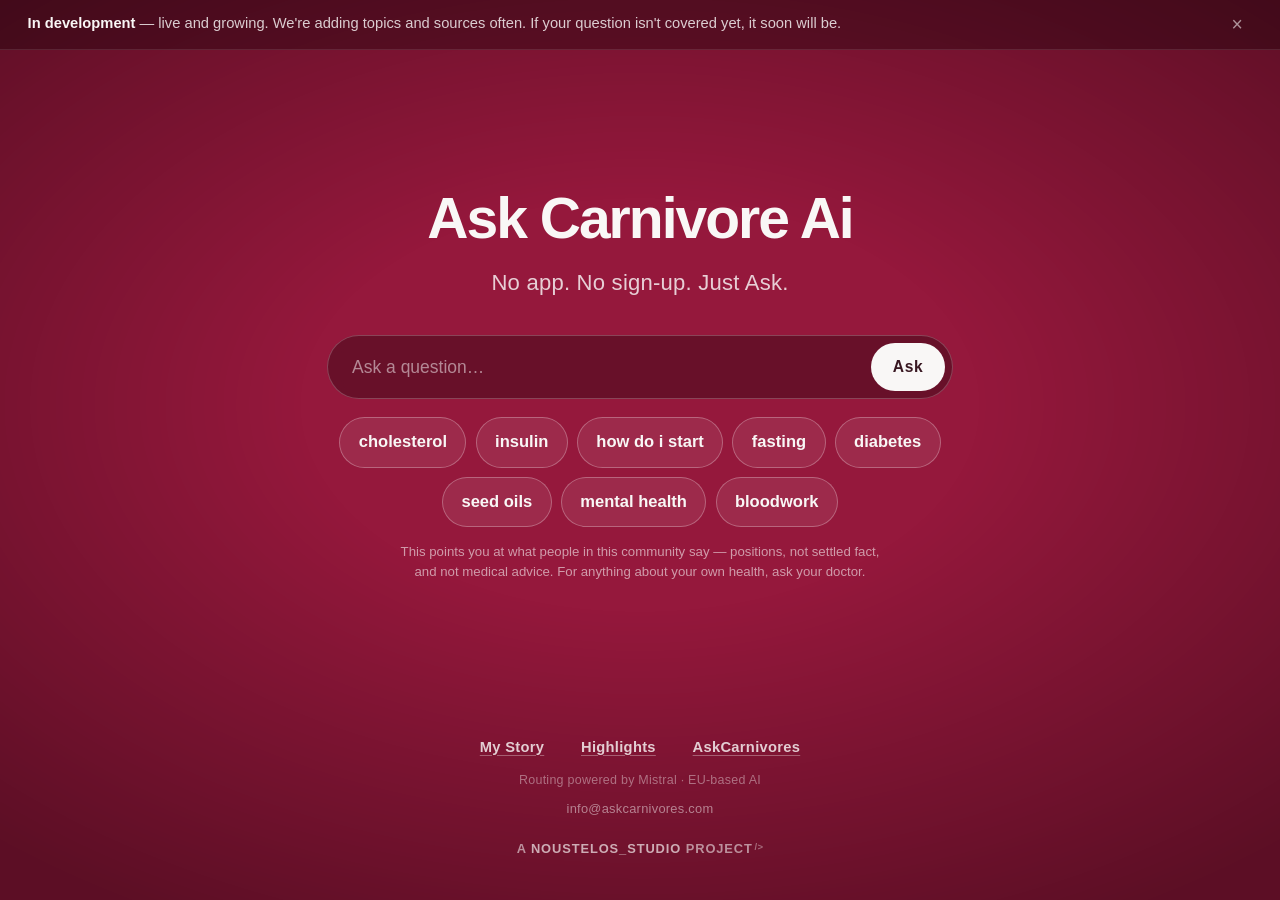
==== index.html @ f0dd31cb "Take the mark out, and put the footer under the ask box Two visual corrections on the same page as t" ====
<!doctype html>
<html lang="en">
<head>
<meta charset="utf-8">
<meta name="viewport" content="width=device-width, initial-scale=1">
<title>Ask Carnivore Ai — No app. No sign-up. Just Ask.</title>
<meta name="description" content="Ask a question about the carnivore diet and get sent to the videos that cover it. No app, no sign-up.">
<meta name="theme-color" content="#4a1024">
<meta property="og:title" content="Ask Carnivore Ai">
<meta property="og:description" content="No app. No sign-up. Just Ask.">
<meta property="og:type" content="website">
<meta property="og:url" content="https://askcarnivore.com">
<link rel="icon" href="data:image/svg+xml,%3Csvg xmlns='http://www.w3.org/2000/svg' viewBox='0 0 100 100'%3E%3Ctext y='.9em' font-size='90'%3E%F0%9F%A5%A9%3C/text%3E%3C/svg%3E">
<link rel="stylesheet" href="chat.css">
<style>
  /* ------------------------------------------------------------------
     The landing page's own styles. The chat surface it shares with /embed
     is in chat.css; nothing here belongs to that.

     This page used to carry a morphing ring — circle → triangle → square,
     breathing, over a background that cycled through three hues. All of it
     came out on 2026-08-31: the animation first, then the mark itself. The
     audience is 50+ and many are managing brain fog, and a page that moves
     while it is being read is a cost paid by everyone who reads slowly.
     Nothing on this page loops now. Keep it that way.
     ------------------------------------------------------------------ */

  *, *::before, *::after {
    border: 0;
    box-sizing: border-box;
    margin: 0;
    padding: 0;
  }

  :root {
    /* One colour, and it stays. The page used to cycle wine -> sear -> indigo;
       that is gone (2026-08-31) for the same reason /embed never had it: this
       audience is 50+ and many are managing brain fog, and a background that
       moves is a small tax paid by everyone who reads slowly. The two other
       hues left with the animation rather than lingering as tokens nothing
       uses. Deepened from the original hsl(… 90% 50%) so white text clears
       WCAG AA on it (8.5:1). */
    --c1: hsl(343 72% 34%);   /* wine */

    --fg:       hsl(20 20% 97%);
    --fg-soft:  hsl(20 18% 97% / .82);

    /* Both the colour cycle and the shape's own motion are switched off, so
       the two duration tokens that tuned them are gone with them. The mark is
       drawn once and holds. */

    --font: ui-sans-serif, -apple-system, BlinkMacSystemFont, "Segoe UI", Inter,
            Helvetica, Arial, sans-serif;

    font-size: clamp(1rem, 0.95rem + 0.25vw, 1.2rem);
  }

  body {
    min-height: 100svh;
    display: grid;
    /* Three rows so the credit sits at the foot without overlapping the mark
       on a short landscape viewport — main stays centred in what is left, and
       the status strip takes the top. Each child names its own row: dismissing
       the strip removes it from the grid, and auto-placement would then slide
       main into the top row and stop centring it. */
    grid-template-rows: auto 1fr auto;
    place-items: center;
    padding: 2rem 1.5rem;
    background-color: var(--c1);
    color: var(--fg);
    font-family: var(--font);
    line-height: 1.5;
    -webkit-font-smoothing: antialiased;
    text-rendering: optimizeLegibility;
    /* Was `overflow: hidden` when this page held four lines of text. The
       thread scrolls inside itself, but a long answer on a short phone still
       needs the page to give. Horizontal stays locked. */
    overflow-x: hidden;
  }

  /* Vignette — adds depth and keeps the edges from flattening out. */
  body::after {
    content: "";
    position: fixed;
    inset: 0;
    pointer-events: none;
    background: radial-gradient(ellipse 75% 65% at 50% 45%,
                                transparent 35%, hsl(0 0% 0% / .38) 100%);
  }

  /* ---- status strip ----
     Says how mature the site is, nothing more. The medical disclaimer under
     the ask box is a different promise and lives apart from this on purpose:
     merging them would let someone dismiss the disclaimer with an ×. */

  .status {
    grid-row: 1;
    justify-self: stretch;
    position: relative;
    z-index: 1;
    /* Full-bleed: cancels the body's 2rem/1.5rem padding, then puts it back
       inside so the text keeps the same gutter as everything else. */
    margin: -2rem -1.5rem 0;
    padding: .5rem 1.5rem;
    display: flex;
    align-items: center;
    gap: 1rem;
    /* A dark scrim rather than a fixed colour. It was needed when the
       background cycled through three hues; it stays because it still reads
       best on the wine, and because a strip that dims the ground under it is
       easier to separate from the page than one that tints it. */
    background: hsl(0 0% 0% / .3);
    border-bottom: 1px solid hsl(0 0% 100% / .1);
    color: var(--fg-soft);
    font-size: clamp(.72rem, 2.6vw, .8rem);
    line-height: 1.35;
    text-align: left;
  }

  .status p { margin: 0; }
  .status strong { color: var(--fg); font-weight: 600; }

  .status__x {
    flex: none;
    margin-left: auto;
    width: 1.65rem;
    height: 1.65rem;
    border-radius: .35rem;
    background: none;
    color: inherit;
    font: inherit;
    font-size: 1.05rem;
    line-height: 1;
    cursor: pointer;
    opacity: .7;
    transition: opacity .2s ease, background-color .2s ease;
  }

  .status__x:hover,
  .status__x:focus-visible { opacity: 1; background: hsl(0 0% 100% / .12); }

  .status__x:focus-visible {
    outline: 2px solid hsl(0 0% 100% / .75);
    outline-offset: 2px;
  }

  main {
    grid-row: 2;
    position: relative;
    z-index: 1;
    width: 100%;
    max-width: 34rem;
    text-align: center;
    animation: rise 1s cubic-bezier(.16, 1, .3, 1) both;
  }

  /* ---- the mark ---- */

  /* Once a conversation starts, the masthead steps back and gives the room to
     the answers. The mark stays — it is the one thing that carries over into
     the working state. */
  .is-active .pl { width: clamp(3rem, 12vw, 4rem); margin-bottom: 1.1rem; }
  .is-active h1  { font-size: clamp(1.35rem, 5vw, 1.7rem); }
  .is-active .tagline { display: none; }

  /* ---- type ---- */

  h1 {
    /* The mark used to carry 2.5rem of space under it and the title sat in
       its shadow. With the mark gone the title is the top of the page, so it
       takes that breathing room itself rather than starting hard against the
       status strip. */
    margin-top: clamp(1rem, 4vw, 2rem);
    font-size: clamp(2rem, 8vw, 3.1rem);
    font-weight: 700;
    letter-spacing: -.035em;
    line-height: 1.05;
    text-wrap: balance;
  }

  .tagline {
    margin-top: .9rem;
    font-size: clamp(1rem, 3.6vw, 1.2rem);
    font-weight: 500;
    letter-spacing: .01em;
    color: var(--fg-soft);
    text-wrap: balance;
  }

  /* ---- the ask box ---- */

  /* The chat surface itself is styled in chat.css, shared with /embed. Only
     its placing on this page belongs here. */
  .chat { margin-top: 2rem; }

  /* ---- topic chips ---- */

  /* Eight ways in for someone who would rather not type. Sized for the same
     hands the rest of this pass is for: 2.75rem tall is a comfortable tap on
     a phone, and the row wraps rather than scrolling — a horizontal scroller
     hides half its contents behind a gesture, which is exactly the kind of
     thing this audience does not discover.

     No transform, no animation, and the hover/active states change colour
     only. Nothing on this page moves any more; the chips are not an
     exception to that. */
  .chips {
    display: flex;
    flex-wrap: wrap;
    justify-content: center;
    gap: .5rem;
    margin-top: 1rem;
  }

  .chips button {
    min-height: 2.75rem;
    padding: .55rem 1rem;
    border: 1px solid hsl(0 0% 100% / .28);
    border-radius: 1.5rem;
    background: hsl(0 0% 100% / .08);
    color: var(--fg);
    font-family: inherit;
    font-size: clamp(.8rem, 2.8vw, .9rem);
    font-weight: 600;
    line-height: 1;
    cursor: pointer;
    transition: background-color .2s ease, border-color .2s ease;
  }

  .chips button:hover {
    background: hsl(0 0% 100% / .16);
    border-color: hsl(0 0% 100% / .45);
  }

  .chips button:focus-visible {
    outline: 2px solid hsl(0 0% 100% / .75);
    outline-offset: 2px;
  }

  /* While a question is in flight chat.js disables the input and the send
     button. The chips are not its to manage, so they say the same thing on
     their own: still there, visibly not pressable, no layout shift. */
  .chips button:disabled {
    opacity: .45;
    cursor: default;
  }

  /* ---- footer credit ---- */

  footer {
    grid-row: 3;
    position: relative;
    z-index: 1;
    margin-top: 2.5rem;
    /* The same three lines <main> has, and the reason this was crooked: the
       footer is centred as a grid ITEM, so its box hugs its widest child —
       but nothing centred the children inside that box. The short lines
       (.powered) and the inline-block credit (.by) therefore sat left while
       the ask box above them was centred. Matching main's max-width keeps the
       two columns the same width as well as the same axis. */
    width: 100%;
    max-width: 34rem;
    text-align: center;
    animation: rise 1s cubic-bezier(.16, 1, .3, 1) .25s both;
  }

  /* The contact line sits above the studio credit, and quieter than it: the
     signature belongs last, and neither should compete with the ask box. */
  .contact {
    /* block + fit-content, not inline-block: the credit below is inline-block
       too, and the two would share a line whenever the width allowed it. This
       takes its own line while the focus ring still hugs the text. */
    display: block;
    width: fit-content;
    margin: 0 auto .55rem;
    padding: .4rem .3rem;
    color: var(--fg-soft);
    font-size: clamp(.6rem, 2.3vw, .7rem);
    letter-spacing: .02em;
    line-height: 1;
    text-decoration: none;
    opacity: .6;
    transition: opacity .25s ease;
  }

  .contact:hover,
  .contact:focus-visible { opacity: 1; }

  /* Three links on one line, wrapping to two on a narrow phone. The row
     replaces what used to be a single centred "My Story", so the rule below
     lost its own margin to the row and kept everything else — all three
     links are the same thing and should look it. */
  .footer-nav {
    display: flex;
    flex-wrap: wrap;
    justify-content: center;
    gap: .25rem 1.1rem;
    margin-bottom: .55rem;
  }

  .footer-nav a,
  .about {
    display: block;
    width: fit-content;
    margin: 0;
    padding: .5rem .45rem;
    color: var(--fg);
    font-size: clamp(.7rem, 2.6vw, .8rem);
    font-weight: 600;
    letter-spacing: .02em;
    line-height: 1;
    text-decoration: underline;
    text-underline-offset: .22em;
    text-decoration-color: hsl(20 18% 97% / .4);
    opacity: .82;
    transition: opacity .25s ease, text-decoration-color .25s ease;
  }

  .footer-nav a:hover,
  .footer-nav a:focus-visible { opacity: 1; text-decoration-color: var(--fg); }

  .footer-nav a:focus-visible {
    border-radius: .35rem;
    outline: 2px solid hsl(0 0% 100% / .75);
    outline-offset: 2px;
  }

  /* Provider attribution: the quietest line of the three, and the only one
     that is not a link — it states a fact, it does not send anyone anywhere.
     Ordering in the footer is ascending weight: this, then the address, then
     the signature, which stays last. */
  .powered {
    margin: 0 0 .5rem;
    color: var(--fg-soft);
    font-size: clamp(.58rem, 2.2vw, .68rem);
    letter-spacing: .02em;
    line-height: 1;
    opacity: .5;
  }

  .contact:focus-visible {
    border-radius: .35rem;
    outline: 2px solid hsl(0 0% 100% / .75);
    outline-offset: 2px;
  }

  .by {
    display: inline-block;
    padding: .4rem .3rem;
    color: var(--fg-soft);
    font-size: clamp(.6rem, 2.3vw, .7rem);
    font-weight: 600;
    letter-spacing: .07em;
    line-height: 1;
    text-decoration: none;
    white-space: nowrap;
    opacity: .68;
    transition: opacity .25s ease;
  }

  .by:hover,
  .by:focus-visible { opacity: 1; }

  .by:focus-visible {
    border-radius: .35rem;
    outline: 2px solid hsl(0 0% 100% / .75);
    outline-offset: 2px;
  }

  .by__name { font-weight: 700; color: var(--fg); }

  /* The studio's own mark, kept to its proportions: 0.74em, weight 600,
     letter-spacing .03em, lifted .32em off the baseline, and set apart by
     the same .18em gap. Only the colour differs — the site's #6f665b would
     disappear against these backgrounds, so the mark keeps its *role*
     (a quieter companion to the wordmark) rather than its exact value. */
  .by__mark {
    display: inline-block;
    margin-left: .18em;
    color: hsl(20 18% 97% / .58);
    font-size: .74em;
    font-weight: 600;
    letter-spacing: .03em;
    transform: translateY(-.32em);
  }

  /* ---- animations ---- */

  @keyframes rise {
    from { opacity: 0; transform: translateY(16px); }
    to   { opacity: 1; transform: none; }
  }

  /* Nothing on this page loops any more — the colour cycle and the shape
     animation are both gone — so this covers what is left: the one-shot rise
     on load and the handful of transitions. There is no SMIL to freeze from
     script now, which is why that script is gone too. */
  @media (prefers-reduced-motion: reduce) {
    *, *::before, *::after {
      animation: none !important;
      transition: none !important;
    }
  }
</style>
</head>
<body>
  <!-- Maturity, not liability. The medical disclaimer under the ask box is a
       separate promise and stays exactly where it is — never fold the two into
       one strip, or dismissing the notice would dismiss the disclaimer.

       English is in the markup so the page reads correctly with no JavaScript
       at all; the Greek copy is swapped in by the script at the foot when the
       browser asks for Greek. The × is created there too, so a visitor without
       JavaScript is not handed a button that does nothing. -->
  <aside class="status" id="status" aria-label="Site status">
    <p data-el="Σε ανάπτυξη — live και μεγαλώνει. Προσθέτουμε θέματα και πηγές συνεχώς. Αν δεν καλύπτεται ακόμα η ερώτησή σου, σύντομα θα καλύπτεται."><strong>In development</strong> — live and growing. We're adding topics and sources often. If your question isn't covered yet, it soon will be.</p>
  </aside>

  <main>
    <!-- The mark that used to stand here is gone (31/08/2026). It was a
         placeholder from the first day of the project — a circle that morphed
         to a triangle and a square — and once it stopped moving there was
         nothing left for it to say. The <h1> below does the job it was
         standing in for. Its paths are in the git history if they are ever
         wanted again; they do not need redrawing. -->

    <h1>Ask Carnivore Ai</h1>

    <p class="tagline">No app. No sign-up. Just Ask.</p>

    <!-- The same chat surface the portal frames at /embed — one markup
         contract, one stylesheet, one client (chat.css / chat.js). -->
    <section class="chat" id="chat">
      <div class="chat__thread" id="thread" role="log" aria-live="polite" aria-label="Conversation"></div>

      <form class="chat__form" id="ask-form">
        <label class="visually-hidden" for="q">Ask about the carnivore diet</label>
        <!-- Deliberately generic. The examples live in the chips below, and
             saying them twice would make the box look like it only takes
             those. data-el-placeholder rather than data-el because a
             placeholder is an attribute, and the swap writes textContent. -->
        <input class="chat__input" id="q" name="q" type="text" autocomplete="off"
               enterkeyhint="send" maxlength="500" placeholder="Ask a question…"
               data-el-placeholder="Ρώτησε μια ερώτηση…" required>
        <button class="chat__send" id="send" type="submit">Ask</button>
      </form>

      <!-- Eight ways in, for someone who would rather not type. A chip puts
           its own words in the box and submits the form, so the bot receives
           exactly what it would have received from the keyboard — same flow,
           same history, same answer. See the handler at the foot.

           The words are chosen to match the index: each one is an alias of a
           real topic in curation.json, checked before they were written here.
           "fat loss" was in the first draft and came out — the nearest topic
           is fat-loss-stall, which is deliberately about a plateau, and a chip
           that asks a wider question than the topic answers is a chip that
           disappoints. Bloodwork took its place.

           They stay on screen after the first question: the second and third
           question deserve the shortcut as much as the first did.

           Static. No scroll, no carousel, no motion — the whole point of this
           pass is that nothing on this page moves. -->
      <div class="chips" id="chips">
        <button type="button" data-el="χοληστερίνη">cholesterol</button>
        <button type="button" data-el="ινσουλίνη">insulin</button>
        <button type="button" data-el="πώς ξεκινάω">how do i start</button>
        <button type="button" data-el="νηστεία">fasting</button>
        <button type="button" data-el="διαβήτης">diabetes</button>
        <button type="button" data-el="σπορέλαια">seed oils</button>
        <button type="button" data-el="ψυχική υγεία">mental health</button>
        <button type="button" data-el="εξετάσεις αίματος">bloodwork</button>
      </div>

      <!-- The framing rule is the accuracy disclaimer; the medical line sits on
           top of it. Both are visible before the first question is asked. -->
      <p class="chat__note">
        This points you at what people in this community say — positions, not
        settled fact, and not medical advice. For anything about your own health,
        ask your doctor.
      </p>
    </section>
  </main>

  <footer>
    <!-- Who built this and why. Same data-el pattern as the status strip:
         English in the markup so it reads without JavaScript, Greek in the
         attribute. The script at the foot picks between them — and honours a
         language already chosen on /about, which is where that preference is
         set today and where the site's EN/EL toggle will grow from. -->
    <!-- Three links, and no nav at the top: the ask box is the page, and a
         menu above it would compete with it. Down here they are found by
         someone who has finished asking, which is when they are wanted.

         AskCarnivores is the plural domain — the directory of people. It is a
         public hyperlink and nothing more; the two projects share no code,
         no tokens and no analytics (siloing rule). -->
    <nav class="footer-nav" aria-label="Elsewhere">
      <a class="about" href="/about" data-el="Η ιστορία μου">My Story</a>
      <a href="/highlights" data-el="Επιλογές">Highlights</a>
      <a href="https://askcarnivores.com" target="_blank" rel="noopener"
         data-el="AskCarnivores">AskCarnivores</a>
    </nav>

    <!-- Which model does the routing, and where it is hosted. Plain text, no
         link and no logo: this is disclosure, not a partnership badge, and a
         provider mark would need permission we have not asked for.

         This belongs to the bot alone, and to /embed, which is the same bot
         seen through the portal's panel. It does NOT go on askcarnivores.com:
         that site is static and routes nothing, so the sentence would be a
         claim about software it does not run. -->
    <p class="powered">Routing powered by Mistral · EU-based AI</p>

    <!-- Contact. COPIED BY HAND from askcarnivores.com, not shared and not
         imported — the siloing rule duplicates shared elements across the two
         repos and accepts the double maintenance. Change it here too if it
         ever changes there.

         It is the PLURAL domain's address on the singular domain, deliberately:
         info@askcarnivores.com is the mailbox that exists. Do not "correct" it
         to info@askcarnivore.com unless that mailbox is real — a mailto: that
         bounces is worse than no address at all, which is why this site shipped
         without one until now.

         Shown in full rather than behind the word "Contact" (copyable without a
         mail handler), and with no target/rel: it hands off to a mail client,
         it does not open a page.

         The email_off markers are load-bearing, not decoration. Cloudflare's
         Email Address Obfuscation (Scrape Shield, on by default on every zone)
         rewrites any address it finds into a "[email protected]" placeholder and
         injects /cdn-cgi/scripts/.../email-decode.min.js to restore it. On
         askcarnivores.com that script is blocked by the CSP, so the placeholder
         is all a visitor ever sees. This branch ships a CSP too (_headers), so
         the same thing would happen here.
         These markers tell Cloudflare to leave the address alone, which is what
         we want regardless: the role address is unobfuscated on purpose. -->
    <!--email_off--><a class="contact" href="mailto:info@askcarnivores.com">info@askcarnivores.com</a><!--/email_off-->

    <!-- The "/>" is the studio's mark, not punctuation — decorative here,
         so it stays out of the accessible name ("A NOUSTELOS_STUDIO PROJECT"). -->
    <a class="by" href="https://noustelos.gr/" target="_blank" rel="noopener">A <span class="by__name">NOUSTELOS_STUDIO</span> PROJECT<span class="by__mark" aria-hidden="true">/&gt;</span></a>
  </footer>

<script>
  /* Greek copy for a Greek reader, and a × that stays dismissed.
     localStorage is wrapped because a locked-down browser throws on access
     rather than returning null — a notice is not worth an exception that
     stops the rest of this file running. */
  (function () {
    var store = function (fn) { try { return fn(localStorage); } catch (e) { return null; } };

    /* One decision, used by everything on this page that speaks. A choice
       made on /about wins; the browser's language is the fallback. This page
       has no switch of its own yet — when it grows one, it reads and writes
       this same key, so the two surfaces cannot disagree. */
    var saved = store(function (s) { return s.getItem('lang'); });
    var greek = saved === 'el' || (saved !== 'en' && /^el\b/i.test(navigator.language || ''));

    var swap = function (node) {
      if (!greek || !node) return;
      node.lang = 'el';
      node.textContent = node.dataset.el;
    };

    /* Everything that carries a Greek half, in one pass. It used to be two
       named calls; the chips made that a list that would go stale, so the
       page now finds them itself and anything added later is bilingual for
       free — the only requirement is the attribute. */
    document.querySelectorAll('[data-el]').forEach(swap);

    /* A placeholder is an attribute, not text, so it needs its own line —
       swap() writes textContent and would do nothing here. */
    if (greek) {
      document.querySelectorAll('[data-el-placeholder]').forEach(function (node) {
        node.placeholder = node.dataset.elPlaceholder;
      });
    }

    var strip = document.getElementById('status');

    if (store(function (s) { return s.getItem('status-dismissed'); }) === '1') {
      strip.remove();
      return;
    }

    var close = document.createElement('button');
    close.type = 'button';
    close.className = 'status__x';
    close.textContent = '×';
    close.setAttribute('aria-label', strip.querySelector('p').lang === 'el' ? 'Κλείσιμο' : 'Dismiss');
    close.addEventListener('click', function () {
      strip.remove();
      store(function (s) { return s.setItem('status-dismissed', '1'); });
    });
    strip.append(close);
  })();
</script>
<script src="chat.js"></script>

<script>
  /* Chips -> the ask box -> the existing flow.

     AFTER chat.js on purpose, and this is the whole reason the tag sits here
     rather than in the block above: requestSubmit() fires a real submit
     event, and chat.js is what listens for it. If a chip were clicked before
     that listener existed, the form would submit for real and navigate the
     page to ?q=… — a broken-looking reload instead of an answer.

     Nothing here knows anything about asking. It types into the box and
     presses the button, so the chip's question travels the same path as a
     typed one: same history, same busy state, same rendering, same errors.
     chat.js is untouched. */
  (function () {
    var chips = document.getElementById('chips');
    var form = document.getElementById('ask-form');
    var input = document.getElementById('q');
    if (!chips || !form || !input) return;

    chips.addEventListener('click', function (event) {
      var chip = event.target.closest('button[data-el]');
      if (!chip || input.disabled) return;
      // textContent, not the attribute: the swap above has already put this
      // chip in the reader's language, and the answer's language follows the
      // language of the question.
      input.value = chip.textContent;
      form.requestSubmit();
    });

    /* While a question is in flight chat.js disables the input and the send
       button. The chips are ours, so they follow — otherwise they sit there
       looking pressable and do nothing, which for this audience reads as a
       broken button rather than a busy one.

       Watched rather than told: chat.js owns that state and this file does
       not touch it, so the input's disabled attribute IS the signal. */
    new MutationObserver(function () {
      var buttons = chips.querySelectorAll('button');
      for (var i = 0; i < buttons.length; i += 1) buttons[i].disabled = input.disabled;
    }).observe(input, { attributes: true, attributeFilter: ['disabled'] });
  })();
</script>
</body>
</html>
---- chat.css ----
/* ---------------------------------------------------------------------------
   Chat surface — shared by / and /embed.

   Same file on both pages, deliberately. The landing page and the embed are two
   views of one bot (§16); a copied stylesheet is a copy that drifts. The
   self-contained rule in CLAUDE.md is about external dependencies — no CDN, no
   build step — and that still holds: this is one same-origin file with no
   dependencies of its own.

   Colour tokens (--fg, --c1 …) are declared by each host page.
   --------------------------------------------------------------------------- */

.chat {
  width: 100%;
  max-width: 34rem;
  margin: 0 auto;
  text-align: left;
}

.chat__thread {
  display: flex;
  flex-direction: column;
  gap: 1.1rem;
  max-height: min(56svh, 32rem);
  overflow-y: auto;
  overscroll-behavior: contain;
  scrollbar-width: thin;
  scrollbar-color: hsl(0 0% 100% / .3) transparent;
}

.chat__thread:not(:empty) { margin-bottom: 1.25rem; }

/* ---- turns ---- */

.turn { animation: turn-in .35s cubic-bezier(.16, 1, .3, 1) both; }

.turn--you {
  align-self: flex-end;
  max-width: 85%;
  padding: .55rem .95rem;
  border-radius: 1.1rem 1.1rem .25rem 1.1rem;
  background: hsl(0 0% 100% / .14);
  font-size: .95rem;
}

.turn--bot { max-width: 100%; }

.turn__copy {
  font-size: .95rem;
  line-height: 1.55;
  color: var(--fg, #fff);
  text-wrap: pretty;
}

/* ---- the links: the actual product ---- */

.results {
  display: flex;
  flex-direction: column;
  gap: .5rem;
  margin-top: .9rem;
  list-style: none;
}

.result {
  display: block;
  padding: .95rem 1.05rem;
  border: 1px solid hsl(0 0% 100% / .16);
  border-radius: .8rem;
  background: hsl(0 0% 0% / .26);
  -webkit-backdrop-filter: blur(6px);
  backdrop-filter: blur(6px);
  color: inherit;
  text-decoration: none;
  transition: background .2s ease, border-color .2s ease, transform .2s ease;
}

.result:hover,
.result:focus-visible {
  border-color: hsl(0 0% 100% / .4);
  background: hsl(0 0% 0% / .38);
  transform: translateY(-1px);
}

.result:focus-visible {
  outline: 2px solid hsl(0 0% 100% / .75);
  outline-offset: 2px;
}

/* Three separate things, and they have to LOOK like three separate things.
   They were technically stacked before — display:block, a 4px gap — but at
   .92 / .82 / .7rem they were near enough in size to read as one paragraph,
   which is what an English title above a Greek label actually did. The
   audience is 50+ (§16), so the fix is hierarchy and air, not more rules. */
.result__title {
  display: block;
  font-size: 1.02rem;
  font-weight: 650;
  line-height: 1.35;
  letter-spacing: -.005em;
}

.result__label {
  display: block;
  margin-top: .45rem;
  padding-left: .7rem;
  border-left: 2px solid hsl(0 0% 100% / .22);
  font-size: .88rem;
  line-height: 1.5;
  color: var(--fg-soft, hsl(0 0% 100% / .82));
}

.result__meta {
  display: flex;
  flex-wrap: wrap;
  align-items: center;
  gap: .4rem;
  margin-top: .7rem;
}

/* Chips rather than a dot-separated run. Three short facts side by side are
   scannable; the same three joined by middots are a sentence you have to read.
   Each also gets a real edge, which matters on a background that shifts hue. */
.result__meta span {
  padding: .2rem .55rem;
  border: 1px solid hsl(0 0% 100% / .2);
  border-radius: 999px;
  font-size: .76rem;
  line-height: 1.35;
  white-space: nowrap;
}

.result__meta .meta--creator {
  border-color: hsl(0 0% 100% / .34);
  font-weight: 600;
}

/* Cross-language is the one that changes what a person will experience when
   they click, so it is the one allowed to stand out. */
.result__meta .tag--lang {
  border-color: hsl(45 90% 70% / .5);
  background: hsl(45 90% 60% / .12);
}

/* Cross-language is stated, never hidden — and never a reason to drop a link. */
.tag--lang {
  padding: .1rem .4rem;
  border: 1px solid hsl(0 0% 100% / .3);
  border-radius: 999px;
  letter-spacing: .06em;
}

.tag--lang::after { content: none !important; }

.fallback {
  display: inline-block;
  margin-top: .8rem;
  color: var(--fg, #fff);
  font-size: .88rem;
  font-weight: 600;
  text-decoration: underline;
  text-underline-offset: .22em;
}

/* ---- ask box ---- */

.chat__form {
  display: flex;
  gap: .5rem;
  padding: .35rem;
  border: 1px solid hsl(0 0% 100% / .22);
  border-radius: 999px;
  background: hsl(0 0% 0% / .3);
  -webkit-backdrop-filter: blur(8px);
  backdrop-filter: blur(8px);
}

.chat__form:focus-within { border-color: hsl(0 0% 100% / .55); }

.chat__input {
  flex: 1;
  min-width: 0;
  padding: .6rem .35rem .6rem .95rem;
  background: none;
  color: var(--fg, #fff);
  font: inherit;
  font-size: .95rem;
}

.chat__input::placeholder { color: hsl(0 0% 100% / .5); }
.chat__input:focus { outline: none; }

.chat__send {
  flex: none;
  padding: .55rem 1.2rem;
  border-radius: 999px;
  background: var(--fg, #fff);
  color: hsl(343 40% 16%);
  font: inherit;
  font-size: .85rem;
  font-weight: 700;
  letter-spacing: .04em;
  cursor: pointer;
  transition: opacity .2s ease, transform .2s ease;
}

.chat__send:hover:not(:disabled) { transform: translateY(-1px); }
.chat__send:disabled { opacity: .5; cursor: default; }

.chat__send:focus-visible {
  outline: 2px solid hsl(0 0% 100% / .75);
  outline-offset: 2px;
}

/* ---- the register toggle: the person picks the depth (§14.4) ---- */

/* Deliberately NOT a small chat-bubble affordance. The audience is 50+, often
   reading with fatigue (§16), so this is a full-width target with words on it
   — 3.25rem tall, the same reading size as a result title. It sits under the
   list it swaps, because that is the thing it acts on. */
.deeper {
  display: block;
  width: 100%;
  min-height: 3.25rem;
  margin-top: .7rem;
  padding: .85rem 1.1rem;
  border: 1px solid hsl(0 0% 100% / .38);
  border-radius: .8rem;
  background: hsl(0 0% 0% / .2);
  -webkit-backdrop-filter: blur(6px);
  backdrop-filter: blur(6px);
  color: inherit;
  font: inherit;
  font-size: 1rem;
  font-weight: 650;
  text-align: center;
  cursor: pointer;
  transition: background .2s ease, border-color .2s ease, transform .2s ease;
}

.deeper:hover,
.deeper:focus-visible {
  border-color: hsl(0 0% 100% / .6);
  background: hsl(0 0% 0% / .34);
  transform: translateY(-1px);
}

.deeper:focus-visible {
  outline: 2px solid hsl(0 0% 100% / .75);
  outline-offset: 2px;
}

/* ---- notes: disclaimer, waiting state, warnings ---- */

.chat__note {
  margin-top: .8rem;
  color: var(--fg-soft, hsl(0 0% 100% / .82));
  font-size: .72rem;
  line-height: 1.5;
  text-align: center;
  opacity: .72;
  text-wrap: balance;
}

.waiting {
  display: inline-flex;
  gap: .3rem;
  align-items: center;
  font-size: .85rem;
  color: var(--fg-soft, hsl(0 0% 100% / .82));
}

.waiting i {
  width: .3rem;
  height: .3rem;
  border-radius: 50%;
  background: currentcolor;
  animation: waiting-pulse 1.2s ease-in-out infinite;
}

.waiting i:nth-child(2) { animation-delay: .15s; }
.waiting i:nth-child(3) { animation-delay: .3s; }

.notice {
  margin-bottom: 1rem;
  padding: .6rem .9rem;
  border: 1px solid hsl(45 90% 70% / .5);
  border-radius: .7rem;
  background: hsl(45 90% 50% / .14);
  font-size: .78rem;
  line-height: 1.5;
  text-align: left;
}

.turn--error .turn__copy { color: hsl(20 100% 92%); }

.visually-hidden {
  position: absolute;
  width: 1px;
  height: 1px;
  overflow: hidden;
  clip-path: inset(50%);
  white-space: nowrap;
}

@keyframes turn-in {
  from { opacity: 0; transform: translateY(8px); }
  to   { opacity: 1; transform: none; }
}

@keyframes waiting-pulse {
  0%, 100% { opacity: .3; }
  50%      { opacity: 1; }
}

@media (prefers-reduced-motion: reduce) {
  .turn, .waiting i { animation: none !important; }
  .result:hover, .chat__send:hover:not(:disabled), .deeper:hover { transform: none; }
}
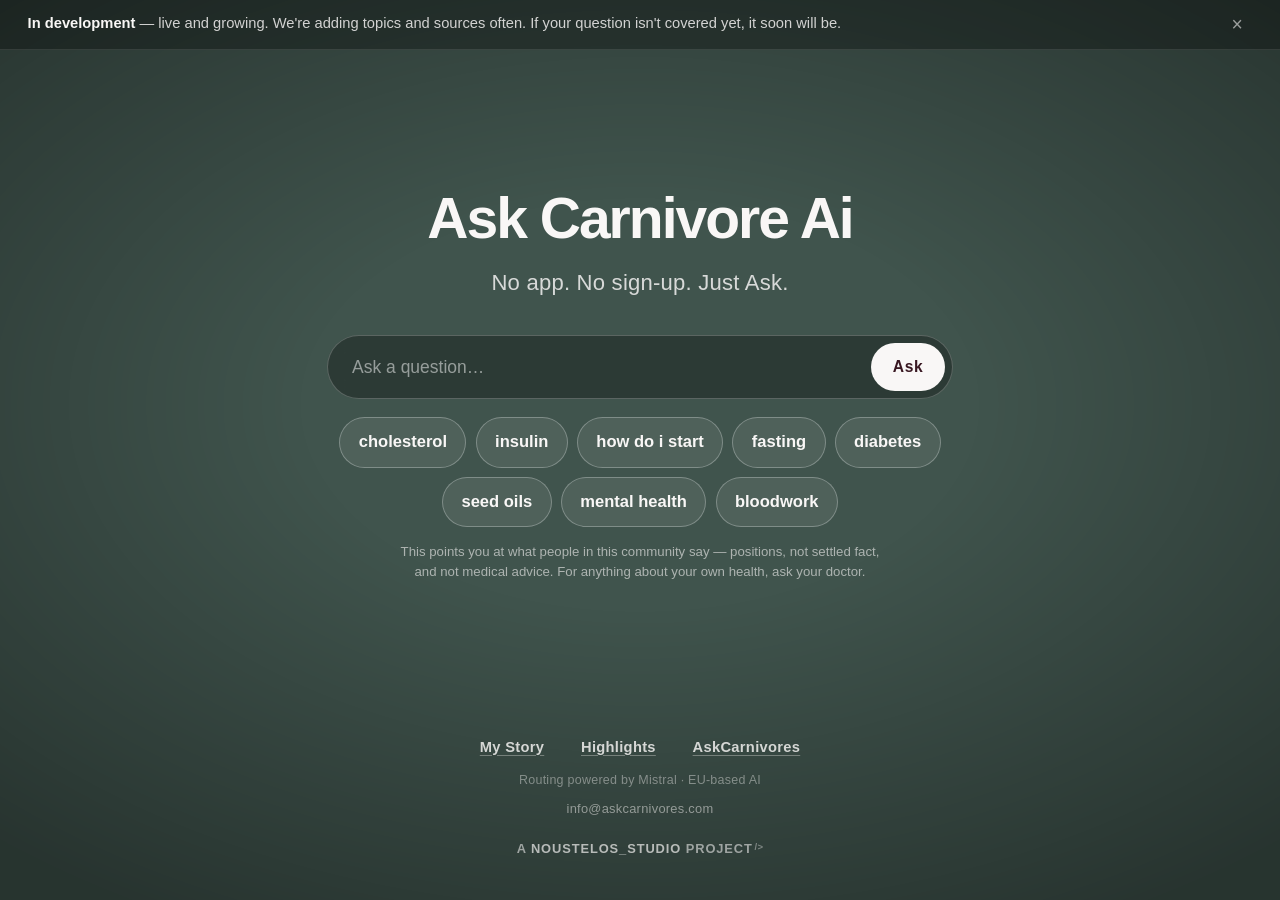
==== commit 7cacd1b7: "Try eucalyptus on the landing, for judging Landing only and nothing else — chat.css, embed.html and " ====
--- a/index.html
+++ b/index.html
@@ -40,7 +40,21 @@
        hues left with the animation rather than lingering as tokens nothing
        uses. Deepened from the original hsl(… 90% 50%) so white text clears
        WCAG AA on it (8.5:1). */
-    --c1: hsl(343 72% 34%);   /* wine */
+    /* CANDIDATE C — eucalyptus. On the landing only, for judging; if it is
+       kept it moves into chat.css / embed.html / the Highlights renderer so
+       every surface agrees.
+
+       Picked for contrast as much as for calm. White text on it is 7.24:1 and
+       --fg-soft is 5.50:1, which is where the wine already sat (7.66 / 5.59) —
+       so this is a swap with no accessibility cost. The two shades suggested
+       first were lighter than they looked: #6b7d6a gives 4.09:1 and fails AA
+       outright, #5f7268 gives 4.76:1 and drops --fg-soft to 3.79:1. Depth is
+       what buys the calm here; lightness is what breaks it.
+
+       The other two on the shortlist, swap in place:
+         A deeper : hsl(150 10% 26%)  — 8.98 / 6.65, the safest and the quietest
+         B lighter: hsl(145 12% 31%)  — 6.74 / 5.16, still passes */
+    --c1: hsl(160 14% 29%);   /* eucalyptus */
 
     --fg:       hsl(20 20% 97%);
     --fg-soft:  hsl(20 18% 97% / .82);
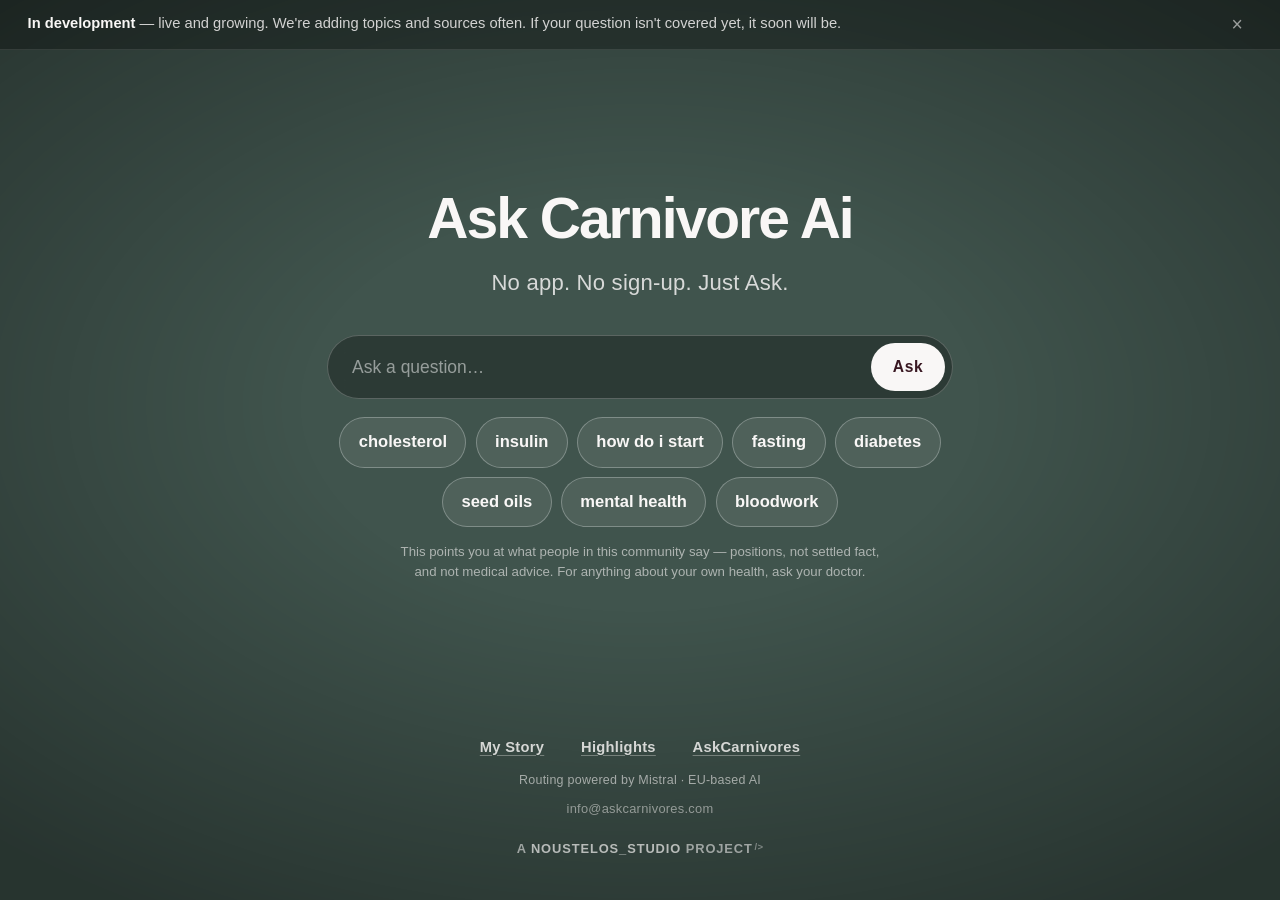
==== commit bb77d511: "Let the provider line be read At opacity .5 it sat at 2.61:1 against the background — under every th" ====
--- a/index.html
+++ b/index.html
@@ -349,7 +349,13 @@
     font-size: clamp(.58rem, 2.2vw, .68rem);
     letter-spacing: .02em;
     line-height: 1;
-    opacity: .5;
+    /* .7, not .5. This line is small and dim by design — it is disclosure,
+       not a headline — but at .5 it landed on 2.61:1 against the ground,
+       which is under every threshold there is, and it was under them on the
+       old wine too. .7 brings it to 3.60:1: still visibly the quietest line
+       in the footer, now actually readable by someone who needs to read it.
+       Raising it further would start competing with the address above it. */
+    opacity: .7;
   }
 
   .contact:focus-visible {
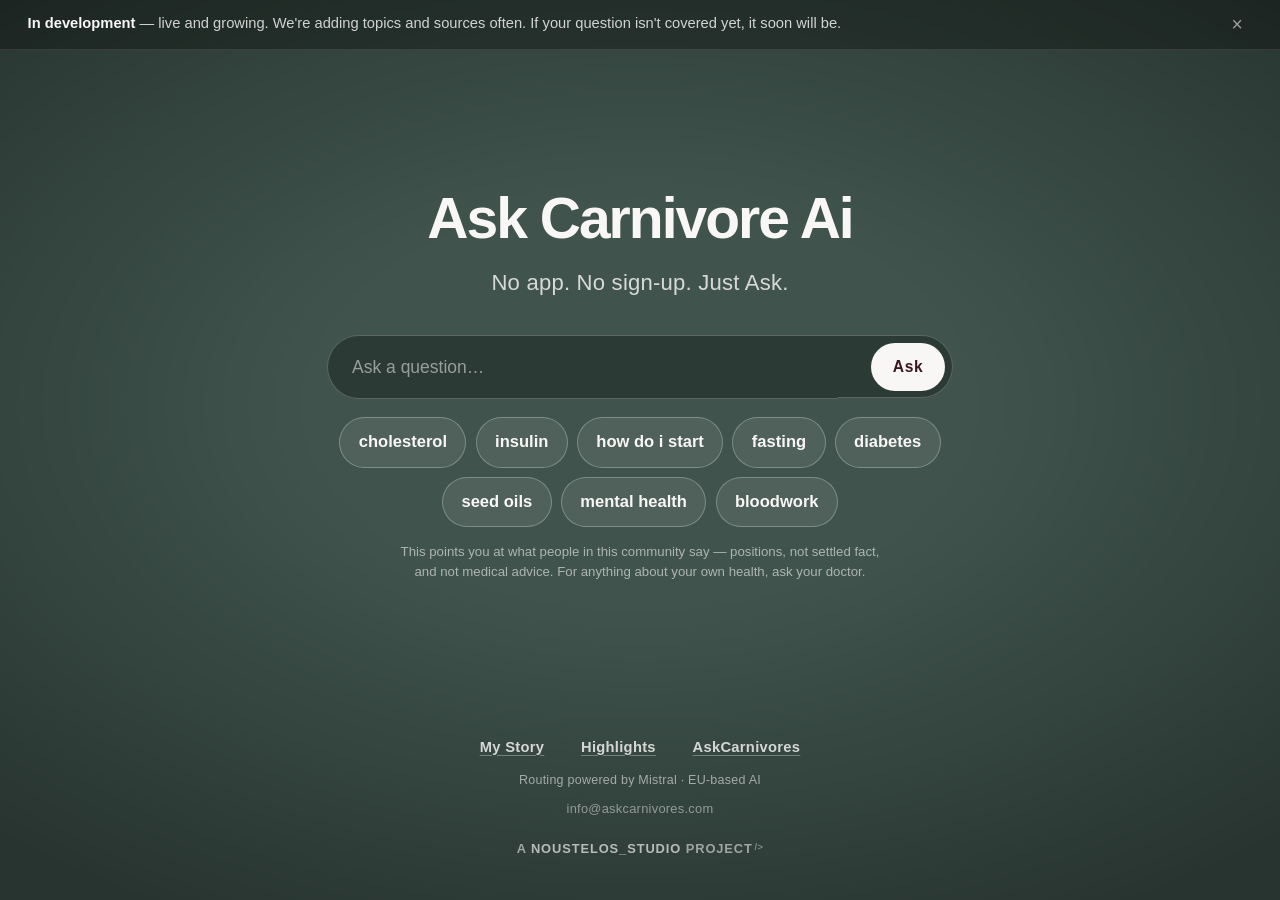
==== commit e8a46a54: "Say the shade is chosen, not on trial The token's comment still read as a candidate under review. It" ====
--- a/index.html
+++ b/index.html
@@ -40,9 +40,11 @@
        hues left with the animation rather than lingering as tokens nothing
        uses. Deepened from the original hsl(… 90% 50%) so white text clears
        WCAG AA on it (8.5:1). */
-    /* CANDIDATE C — eucalyptus. On the landing only, for judging; if it is
-       kept it moves into chat.css / embed.html / the Highlights renderer so
-       every surface agrees.
+    /* Eucalyptus. Chosen 31/08/2026, replacing the wine.
+
+       LANDING ONLY so far. chat.css, embed.html and the Highlights renderer
+       still carry the wine, so the page and the framed panel do not match
+       yet — making them agree is the next pass, not an oversight.
 
        Picked for contrast as much as for calm. White text on it is 7.24:1 and
        --fg-soft is 5.50:1, which is where the wine already sat (7.66 / 5.59) —
@@ -51,9 +53,9 @@
        outright, #5f7268 gives 4.76:1 and drops --fg-soft to 3.79:1. Depth is
        what buys the calm here; lightness is what breaks it.
 
-       The other two on the shortlist, swap in place:
-         A deeper : hsl(150 10% 26%)  — 8.98 / 6.65, the safest and the quietest
-         B lighter: hsl(145 12% 31%)  — 6.74 / 5.16, still passes */
+       The two that were also on the shortlist, if this is ever revisited:
+         deeper : hsl(150 10% 26%)  — 8.98 / 6.65, the safest and the quietest
+         lighter: hsl(145 12% 31%)  — 6.74 / 5.16, still passes */
     --c1: hsl(160 14% 29%);   /* eucalyptus */
 
     --fg:       hsl(20 20% 97%);
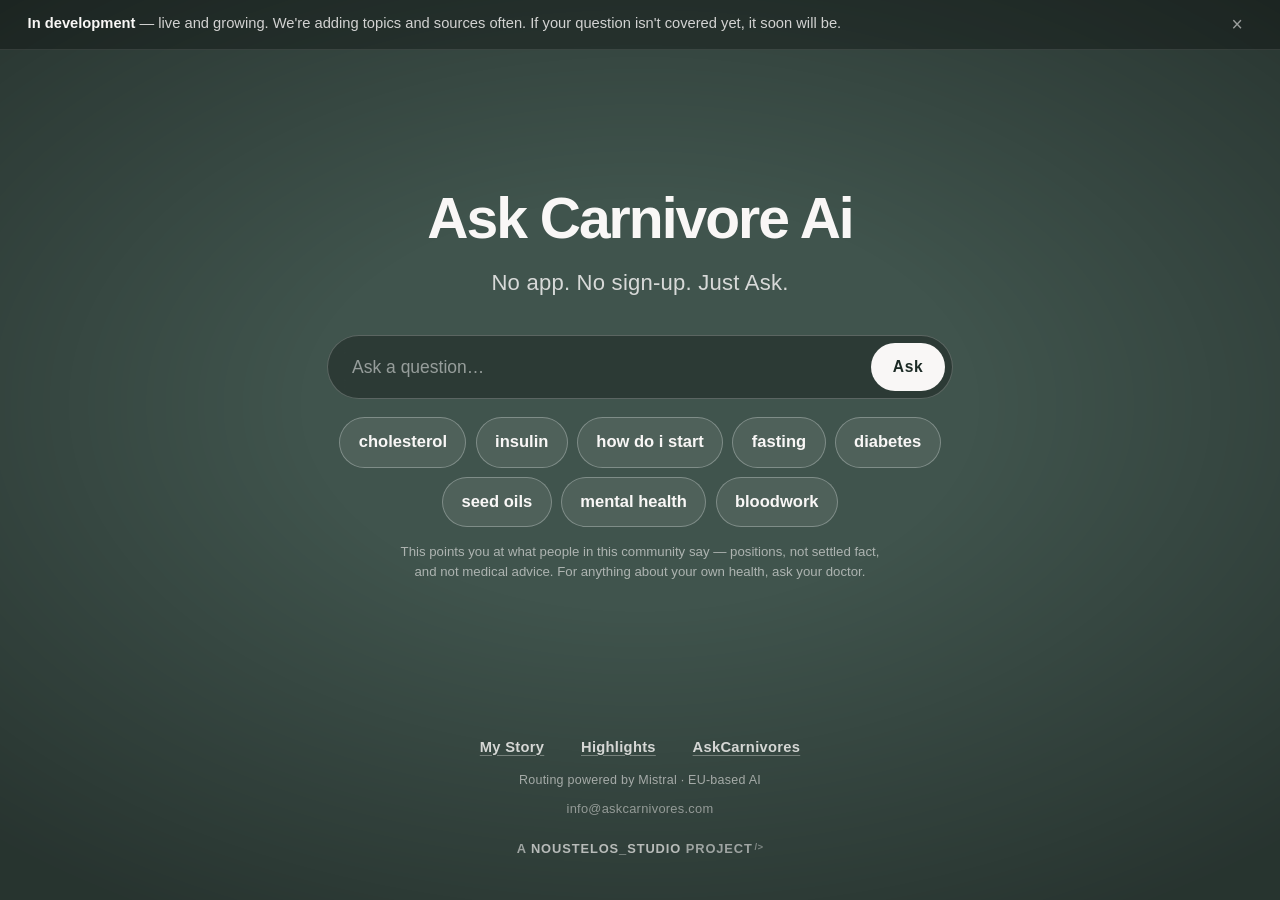
==== commit 9022fa3d: "Take eucalyptus to every surface The landing changed colour and the two framed pages did not, so som" ====
--- a/index.html
+++ b/index.html
@@ -42,9 +42,10 @@
        WCAG AA on it (8.5:1). */
     /* Eucalyptus. Chosen 31/08/2026, replacing the wine.
 
-       LANDING ONLY so far. chat.css, embed.html and the Highlights renderer
-       still carry the wine, so the page and the framed panel do not match
-       yet — making them agree is the next pass, not an oversight.
+       Every surface now, as of 31/08/2026: this page, the /embed panel the
+       portal frames, and /highlights — the last one a step darker in the same
+       hue so its cards lift off the ground. If this value is ever changed
+       again, those are the three places, plus one line in chat.css.
 
        Picked for contrast as much as for calm. White text on it is 7.24:1 and
        --fg-soft is 5.50:1, which is where the wine already sat (7.66 / 5.59) —
--- a/chat.css
+++ b/chat.css
@@ -195,7 +195,12 @@
   padding: .55rem 1.2rem;
   border-radius: 999px;
   background: var(--fg, #fff);
-  color: hsl(343 40% 16%);
+  /* The only colour in this file that is not a white or black alpha over
+     whatever ground the host page sets — and so the only line here that had
+     to move when the ground went from wine to eucalyptus. Everything else
+     followed on its own, which is why the panel and the landing never
+     disagreed before now. Dark enough to read on the white pill: 14.7:1. */
+  color: hsl(160 20% 14%);
   font: inherit;
   font-size: .85rem;
   font-weight: 700;
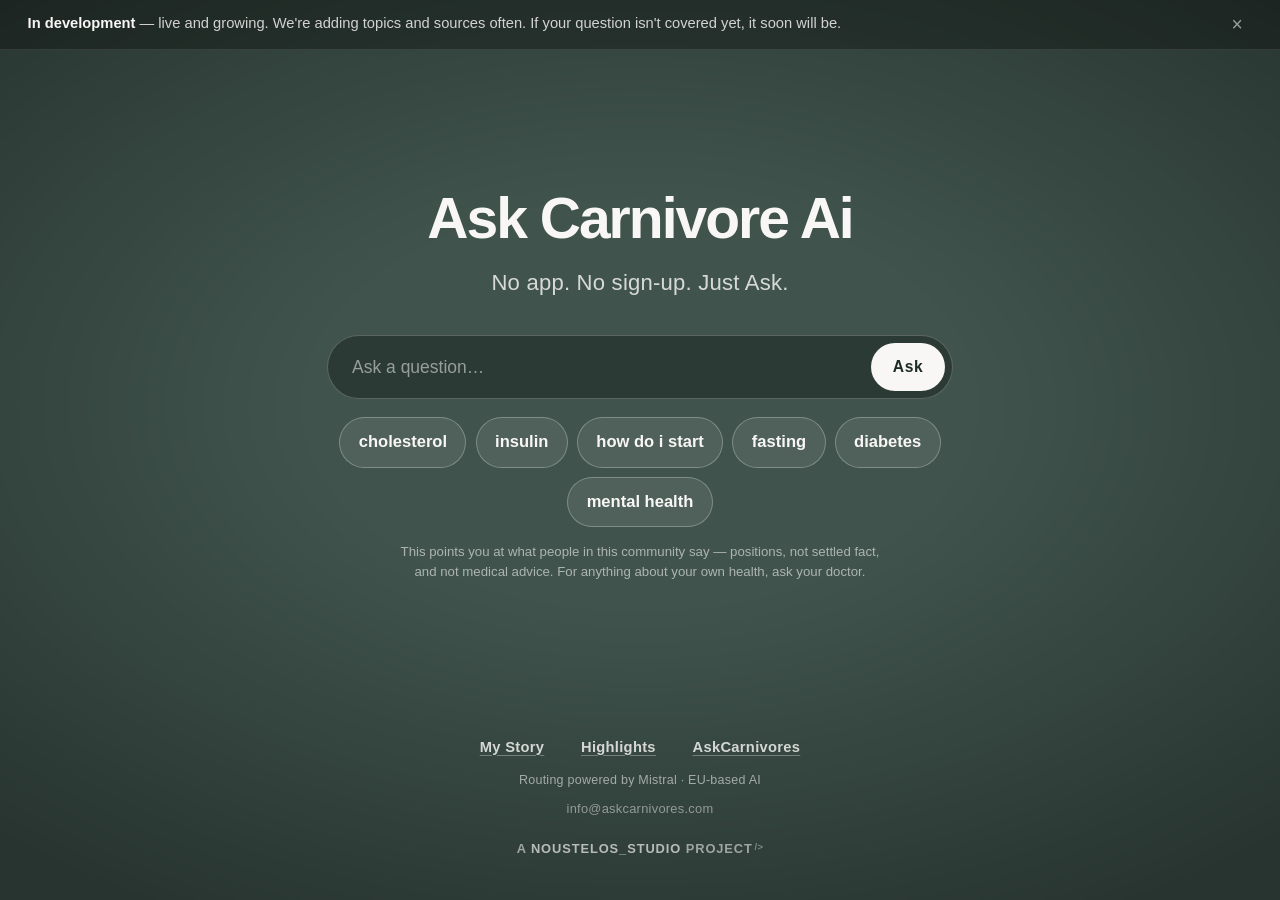
==== commit 6dfc2cd0: "Put the chips in the panel too, in one language The panel opens on an empty thread with no page arou" ====
--- a/index.html
+++ b/index.html
@@ -210,58 +210,6 @@
      its placing on this page belongs here. */
   .chat { margin-top: 2rem; }
 
-  /* ---- topic chips ---- */
-
-  /* Eight ways in for someone who would rather not type. Sized for the same
-     hands the rest of this pass is for: 2.75rem tall is a comfortable tap on
-     a phone, and the row wraps rather than scrolling — a horizontal scroller
-     hides half its contents behind a gesture, which is exactly the kind of
-     thing this audience does not discover.
-
-     No transform, no animation, and the hover/active states change colour
-     only. Nothing on this page moves any more; the chips are not an
-     exception to that. */
-  .chips {
-    display: flex;
-    flex-wrap: wrap;
-    justify-content: center;
-    gap: .5rem;
-    margin-top: 1rem;
-  }
-
-  .chips button {
-    min-height: 2.75rem;
-    padding: .55rem 1rem;
-    border: 1px solid hsl(0 0% 100% / .28);
-    border-radius: 1.5rem;
-    background: hsl(0 0% 100% / .08);
-    color: var(--fg);
-    font-family: inherit;
-    font-size: clamp(.8rem, 2.8vw, .9rem);
-    font-weight: 600;
-    line-height: 1;
-    cursor: pointer;
-    transition: background-color .2s ease, border-color .2s ease;
-  }
-
-  .chips button:hover {
-    background: hsl(0 0% 100% / .16);
-    border-color: hsl(0 0% 100% / .45);
-  }
-
-  .chips button:focus-visible {
-    outline: 2px solid hsl(0 0% 100% / .75);
-    outline-offset: 2px;
-  }
-
-  /* While a question is in flight chat.js disables the input and the send
-     button. The chips are not its to manage, so they say the same thing on
-     their own: still there, visibly not pressable, no layout shift. */
-  .chips button:disabled {
-    opacity: .45;
-    cursor: default;
-  }
-
   /* ---- footer credit ---- */
 
   footer {
@@ -468,32 +416,33 @@
         <button class="chat__send" id="send" type="submit">Ask</button>
       </form>
 
-      <!-- Eight ways in, for someone who would rather not type. A chip puts
-           its own words in the box and submits the form, so the bot receives
+      <!-- Six ways in, for someone who would rather not type. A chip puts its
+           own words in the box and submits the form, so the bot receives
            exactly what it would have received from the keyboard — same flow,
-           same history, same answer. See the handler at the foot.
-
-           The words are chosen to match the index: each one is an alias of a
-           real topic in curation.json, checked before they were written here.
-           "fat loss" was in the first draft and came out — the nearest topic
-           is fat-loss-stall, which is deliberately about a plateau, and a chip
-           that asks a wider question than the topic answers is a chip that
-           disappoints. Bloodwork took its place.
+           same gates, same answer. The behaviour is in chips.js.
+
+           English, and that is the whole rule now (2026-09-01). These used to
+           carry Greek in data-el; /embed has no language swap at all, so the
+           same attributes would have sat inert there with nothing to report
+           it. One language on both surfaces beats a hidden difference.
+
+           Each word is an alias of a real topic in curation.json, checked
+           before it was written here — a chip that lands on nothing is worse
+           than no chip. "fat loss" was tried and dropped: the nearest topic is
+           fat-loss-stall, which is deliberately about a plateau, so the chip
+           would have asked something wider than the topic answers.
 
            They stay on screen after the first question: the second and third
            question deserve the shortcut as much as the first did.
 
-           Static. No scroll, no carousel, no motion — the whole point of this
-           pass is that nothing on this page moves. -->
+           Mirror any change into embed.html, which carries the same six. -->
       <div class="chips" id="chips">
-        <button type="button" data-el="χοληστερίνη">cholesterol</button>
-        <button type="button" data-el="ινσουλίνη">insulin</button>
-        <button type="button" data-el="πώς ξεκινάω">how do i start</button>
-        <button type="button" data-el="νηστεία">fasting</button>
-        <button type="button" data-el="διαβήτης">diabetes</button>
-        <button type="button" data-el="σπορέλαια">seed oils</button>
-        <button type="button" data-el="ψυχική υγεία">mental health</button>
-        <button type="button" data-el="εξετάσεις αίματος">bloodwork</button>
+        <button type="button">cholesterol</button>
+        <button type="button">insulin</button>
+        <button type="button">how do i start</button>
+        <button type="button">fasting</button>
+        <button type="button">diabetes</button>
+        <button type="button">mental health</button>
       </div>
 
       <!-- The framing rule is the accuracy disclaimer; the medical line sits on
@@ -588,10 +537,13 @@
       node.textContent = node.dataset.el;
     };
 
-    /* Everything that carries a Greek half, in one pass. It used to be two
-       named calls; the chips made that a list that would go stale, so the
-       page now finds them itself and anything added later is bilingual for
-       free — the only requirement is the attribute. */
+    /* Everything that carries a Greek half, in one pass, rather than a list of
+       named nodes that goes stale. Anything given the attribute later is
+       bilingual for free.
+
+       The chips are NOT in this set any more and that is deliberate: they are
+       English on both surfaces, because /embed has no swap of its own and a
+       data-el there would sit inert with nothing to report it. */
     document.querySelectorAll('[data-el]').forEach(swap);
 
     /* A placeholder is an attribute, not text, so it needs its own line —
@@ -623,47 +575,6 @@
 </script>
 <script src="chat.js"></script>
 
-<script>
-  /* Chips -> the ask box -> the existing flow.
-
-     AFTER chat.js on purpose, and this is the whole reason the tag sits here
-     rather than in the block above: requestSubmit() fires a real submit
-     event, and chat.js is what listens for it. If a chip were clicked before
-     that listener existed, the form would submit for real and navigate the
-     page to ?q=… — a broken-looking reload instead of an answer.
-
-     Nothing here knows anything about asking. It types into the box and
-     presses the button, so the chip's question travels the same path as a
-     typed one: same history, same busy state, same rendering, same errors.
-     chat.js is untouched. */
-  (function () {
-    var chips = document.getElementById('chips');
-    var form = document.getElementById('ask-form');
-    var input = document.getElementById('q');
-    if (!chips || !form || !input) return;
-
-    chips.addEventListener('click', function (event) {
-      var chip = event.target.closest('button[data-el]');
-      if (!chip || input.disabled) return;
-      // textContent, not the attribute: the swap above has already put this
-      // chip in the reader's language, and the answer's language follows the
-      // language of the question.
-      input.value = chip.textContent;
-      form.requestSubmit();
-    });
-
-    /* While a question is in flight chat.js disables the input and the send
-       button. The chips are ours, so they follow — otherwise they sit there
-       looking pressable and do nothing, which for this audience reads as a
-       broken button rather than a busy one.
-
-       Watched rather than told: chat.js owns that state and this file does
-       not touch it, so the input's disabled attribute IS the signal. */
-    new MutationObserver(function () {
-      var buttons = chips.querySelectorAll('button');
-      for (var i = 0; i < buttons.length; i += 1) buttons[i].disabled = input.disabled;
-    }).observe(input, { attributes: true, attributeFilter: ['disabled'] });
-  })();
-</script>
+<script src="chips.js"></script>
 </body>
 </html>
--- a/chat.css
+++ b/chat.css
@@ -255,6 +255,62 @@
   outline-offset: 2px;
 }
 
+/* ---- topic chips ---- */
+
+/* Six ways in for someone who would rather not type — and, on /embed, the
+   only prompt a person gets that there is anything to ask about at all.
+
+   Here rather than in either page's own <style> because both surfaces use
+   them and this file is the chat surface both surfaces share. The behaviour
+   is chips.js, loaded after chat.js on each page. /embed adds a few
+   panel-sized overrides of its own; the base below is the landing's.
+
+   No transform and no animation. Hover and focus change colour only —
+   nothing on these surfaces moves, and the chips are not an exception. */
+.chips {
+  display: flex;
+  flex-wrap: wrap;
+  justify-content: center;
+  gap: .5rem;
+  margin-top: 1rem;
+}
+
+.chips button {
+  /* 2.75rem is a comfortable tap on a phone and it is a floor, not a
+     preference — the readers this surface is built for need the target more
+     than the page needs the pixels. /embed shrinks the padding and the type
+     to fit a panel; it does not shrink this. */
+  min-height: 2.75rem;
+  padding: .55rem 1rem;
+  border: 1px solid hsl(0 0% 100% / .28);
+  border-radius: 1.5rem;
+  background: hsl(0 0% 100% / .08);
+  color: var(--fg, #fff);
+  font-family: inherit;
+  font-size: clamp(.8rem, 2.8vw, .9rem);
+  font-weight: 600;
+  line-height: 1;
+  cursor: pointer;
+  transition: background-color .2s ease, border-color .2s ease;
+}
+
+.chips button:hover:not(:disabled) {
+  background: hsl(0 0% 100% / .16);
+  border-color: hsl(0 0% 100% / .45);
+}
+
+.chips button:focus-visible {
+  outline: 2px solid hsl(0 0% 100% / .75);
+  outline-offset: 2px;
+}
+
+/* chips.js mirrors chat.js's busy state onto these, so a chip pressed while
+   an answer is in flight looks busy rather than broken. */
+.chips button:disabled {
+  opacity: .45;
+  cursor: default;
+}
+
 /* ---- notes: disclaimer, waiting state, warnings ---- */
 
 .chat__note {
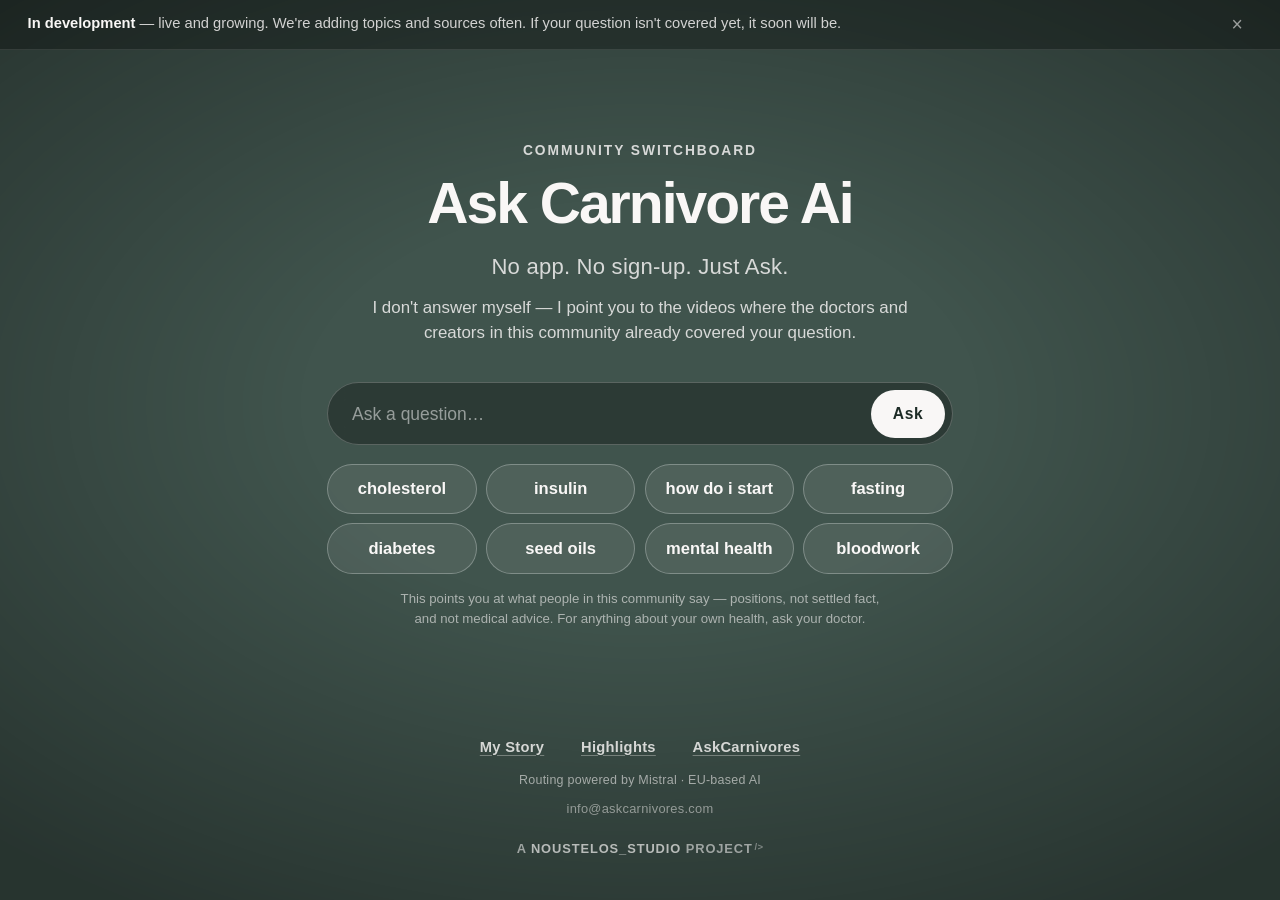
==== commit 171ca705: "Tell a first-time reader what this is, before they type Three things for the person who lands here c" ====
--- a/index.html
+++ b/index.html
@@ -42,10 +42,16 @@
        WCAG AA on it (8.5:1). */
     /* Eucalyptus. Chosen 31/08/2026, replacing the wine.
 
-       Every surface now, as of 31/08/2026: this page, the /embed panel the
+       Every WORKING surface, as of 31/08/2026: this page, the /embed panel the
        portal frames, and /highlights — the last one a step darker in the same
        hue so its cards lift off the ground. If this value is ever changed
        again, those are the three places, plus one line in chat.css.
+
+       /about is deliberately NOT one of them. It is dark wine, because colour
+       here marks what a surface is for: eucalyptus where a person is asking or
+       scanning, wine where they are reading a story start to finish. The long
+       note by that page's own --c1 has the whole reasoning. Do not sweep it
+       into this set for consistency — the difference is the point.
 
        Picked for contrast as much as for calm. White text on it is 7.24:1 and
        --fg-soft is 5.50:1, which is where the wine already sat (7.66 / 5.59) —
@@ -178,16 +184,49 @@
      the working state. */
   .is-active .pl { width: clamp(3rem, 12vw, 4rem); margin-bottom: 1.1rem; }
   .is-active h1  { font-size: clamp(1.35rem, 5vw, 1.7rem); }
-  .is-active .tagline { display: none; }
+  /* Both lines of the masthead's explanation go once a conversation is on
+     screen: they are for the person who has not asked yet. The kicker stays —
+     one small line, and it is what still says where you are next to the
+     shrunken title. */
+  .is-active .tagline,
+  .is-active .explainer { display: none; }
 
   /* ---- type ---- */
 
+  /* ---- kicker ----
+     Copied by hand from askcarnivores.com (.eyebrow in its style.v5.css):
+     0.75rem, .14em tracking, uppercase, weight 600, quiet colour. Same class
+     name, same metrics, deliberately — it is the one line that says the two
+     domains are one project, and it should be recognisable as such.
+
+     The siloing rule applies as it does to the contact line and the studio
+     credit: this is a COPY, not an import. If the portal's eyebrow ever
+     changes, change it here by hand too.
+
+     One deviation, the same one the studio credit makes: the portal paints it
+     --ink-faint, which is tuned for its bone-coloured ground and would vanish
+     on this one. It keeps the ROLE (quieter than everything under it) with
+     --fg-soft, which is 5.50:1 here — small text, so it needs to clear 4.5:1
+     and does.
+
+     Sentence case in the markup, uppercased in CSS, exactly as the portal
+     does it: the words stay readable if the stylesheet never arrives.
+
+     It also takes the top-of-page breathing room the <h1> used to hold, since
+     it now stands above it. */
+  .eyebrow {
+    margin: clamp(1rem, 4vw, 2rem) 0 .75rem;
+    color: var(--fg-soft);
+    font-size: clamp(.65rem, 2.4vw, .75rem);
+    font-weight: 600;
+    letter-spacing: .14em;
+    line-height: 1.3;
+    text-transform: uppercase;
+  }
+
   h1 {
-    /* The mark used to carry 2.5rem of space under it and the title sat in
-       its shadow. With the mark gone the title is the top of the page, so it
-       takes that breathing room itself rather than starting hard against the
-       status strip. */
-    margin-top: clamp(1rem, 4vw, 2rem);
+    /* No top margin of its own any more — the kicker above carries it. */
+    margin-top: 0;
     font-size: clamp(2rem, 8vw, 3.1rem);
     font-weight: 700;
     letter-spacing: -.035em;
@@ -204,11 +243,70 @@
     text-wrap: balance;
   }
 
+  /* The quiet explanation. Someone arriving here for the first time has no
+     way of knowing this is not another chatbot that will tell them what to
+     eat — this line says what the thing actually does, in the first person,
+     before they type anything.
+
+     Deliberately secondary: smaller than the tagline and in --fg-soft, so
+     "Just Ask." keeps the weight and this reads as an aside rather than a
+     second headline. Not dimmed any further with opacity — --fg-soft is
+     5.50:1 on this ground and there is no room under that.
+
+     English only. It is the one line on the page with no Greek half, which is
+     a gap, not a decision — when the landing grows its own EN/EL switch this
+     wants a data-el like everything else around it. */
+  .explainer {
+    max-width: 30rem;
+    margin: .6rem auto 0;
+    color: var(--fg-soft);
+    font-size: clamp(.82rem, 3vw, .92rem);
+    font-weight: 400;
+    line-height: 1.5;
+    text-wrap: pretty;
+  }
+
   /* ---- the ask box ---- */
 
   /* The chat surface itself is styled in chat.css, shared with /embed. Only
      its placing on this page belongs here. */
   .chat { margin-top: 2rem; }
+
+  /* ---- chips, laid out ----
+     The chips themselves — border, radius, colour, the 2.75rem tap floor —
+     are in chat.css, shared with /embed. What is here is only how the landing
+     ARRANGES them, and it exists because eight of them in chat.css's centred
+     flex-wrap would not sit symmetrically: the chips are different widths
+     ("insulin" against "how do i start"), so the row breaks wherever the
+     widths happen to run out and the last row is left short. That is exactly
+     what the six looked like — five and an orphan.
+
+     A grid fixes the count instead of hoping for it. Four columns and eight
+     chips is two full rows at any width above the breakpoint, and two columns
+     below it is four full rows on a phone. Equal columns also mean equal
+     targets, which is worth something on its own here.
+
+     The breakpoint is 42rem rather than the 34rem the column is capped at:
+     at 34rem the four columns are ~120px and "how do i start" needs ~125px,
+     so it would wrap inside its own chip. At 42rem there is ~15px of room per
+     column, and it only grows from there.
+
+     Scoped to this page's markup on purpose — /embed carries the shared flex
+     rule and six chips, because a panel that tall would spend four rows on
+     them and take it out of the thread. */
+  #chips {
+    display: grid;
+    grid-template-columns: repeat(2, minmax(0, 1fr));
+  }
+
+  @media (min-width: 42rem) {
+    #chips { grid-template-columns: repeat(4, minmax(0, 1fr)); }
+  }
+
+  /* Narrower side padding than the shared rule: the grid decides the width
+     now, and the padding only has to keep the words off the border. The
+     min-height is untouched — it is a tap-target floor, not a preference. */
+  #chips button { padding-inline: .6rem; }
 
   /* ---- footer credit ---- */
 
@@ -395,9 +493,23 @@
          standing in for. Its paths are in the git history if they are ever
          wanted again; they do not need redrawing. -->
 
+    <!-- The same words the portal's hero opens with, in the same treatment —
+         a hand-made copy, not a shared asset (siloing). It is the first thing
+         someone reads, and it names the thing this is: a switchboard the
+         community runs. Never "bot", "AI" or "chatbot" here — those words set
+         the wrong expectation for a surface that answers with other people's
+         videos. -->
+    <p class="eyebrow">Community switchboard</p>
+
     <h1>Ask Carnivore Ai</h1>
 
     <p class="tagline">No app. No sign-up. Just Ask.</p>
+
+    <!-- Said plainly, once, before anyone types: this does not answer, it
+         points. It is the pure-router promise in the visitor's own words
+         rather than ours, and it is here because someone landing cold has
+         otherwise no way to tell this from every other box that talks back. -->
+    <p class="explainer">I don't answer myself — I point you to the videos where the doctors and creators in this community already covered your question.</p>
 
     <!-- The same chat surface the portal frames at /embed — one markup
          contract, one stylesheet, one client (chat.css / chat.js). -->
@@ -416,7 +528,7 @@
         <button class="chat__send" id="send" type="submit">Ask</button>
       </form>
 
-      <!-- Six ways in, for someone who would rather not type. A chip puts its
+      <!-- Eight ways in, for someone who would rather not type. A chip puts its
            own words in the box and submits the form, so the bot receives
            exactly what it would have received from the keyboard — same flow,
            same gates, same answer. The behaviour is in chips.js.
@@ -435,14 +547,27 @@
            They stay on screen after the first question: the second and third
            question deserve the shortcut as much as the first did.
 
-           Mirror any change into embed.html, which carries the same six. -->
+           Eight, not six, since 02/09/2026, and the count is the point: six
+           in a centred wrap broke as five and an orphan, which looks like a
+           mistake. Eight fill two rows of four (the grid that guarantees it
+           is in this page's own <style>), and the two that came back —
+           seed oils, bloodwork — are the two topics people arrive already
+           worried about. Every word is still an alias of a real topic in
+           curation.json; both were checked again here.
+
+           /embed deliberately keeps SIX. It is a panel, not a page: eight
+           there wrap to four rows and take the space out of the thread that
+           is scrolling above them. Different surface, different budget — not
+           a mirror that was forgotten. -->
       <div class="chips" id="chips">
         <button type="button">cholesterol</button>
         <button type="button">insulin</button>
         <button type="button">how do i start</button>
         <button type="button">fasting</button>
         <button type="button">diabetes</button>
+        <button type="button">seed oils</button>
         <button type="button">mental health</button>
+        <button type="button">bloodwork</button>
       </div>
 
       <!-- The framing rule is the accuracy disclaimer; the medical line sits on
--- a/chat.css
+++ b/chat.css
@@ -257,8 +257,15 @@
 
 /* ---- topic chips ---- */
 
-/* Six ways in for someone who would rather not type — and, on /embed, the
-   only prompt a person gets that there is anything to ask about at all.
+/* Ways in for someone who would rather not type — and, on /embed, the only
+   prompt a person gets that there is anything to ask about at all. The two
+   surfaces carry different counts on purpose: eight on the landing, six in
+   the panel, which has less room to spend.
+
+   Layout is NOT here. This rule wraps them in a centred flex row, which is
+   what the panel wants; the landing overrides it with a fixed-column grid in
+   its own <style>, because eight chips of uneven width wrapping freely leave
+   a short last row.
 
    Here rather than in either page's own <style> because both surfaces use
    them and this file is the chat surface both surfaces share. The behaviour
